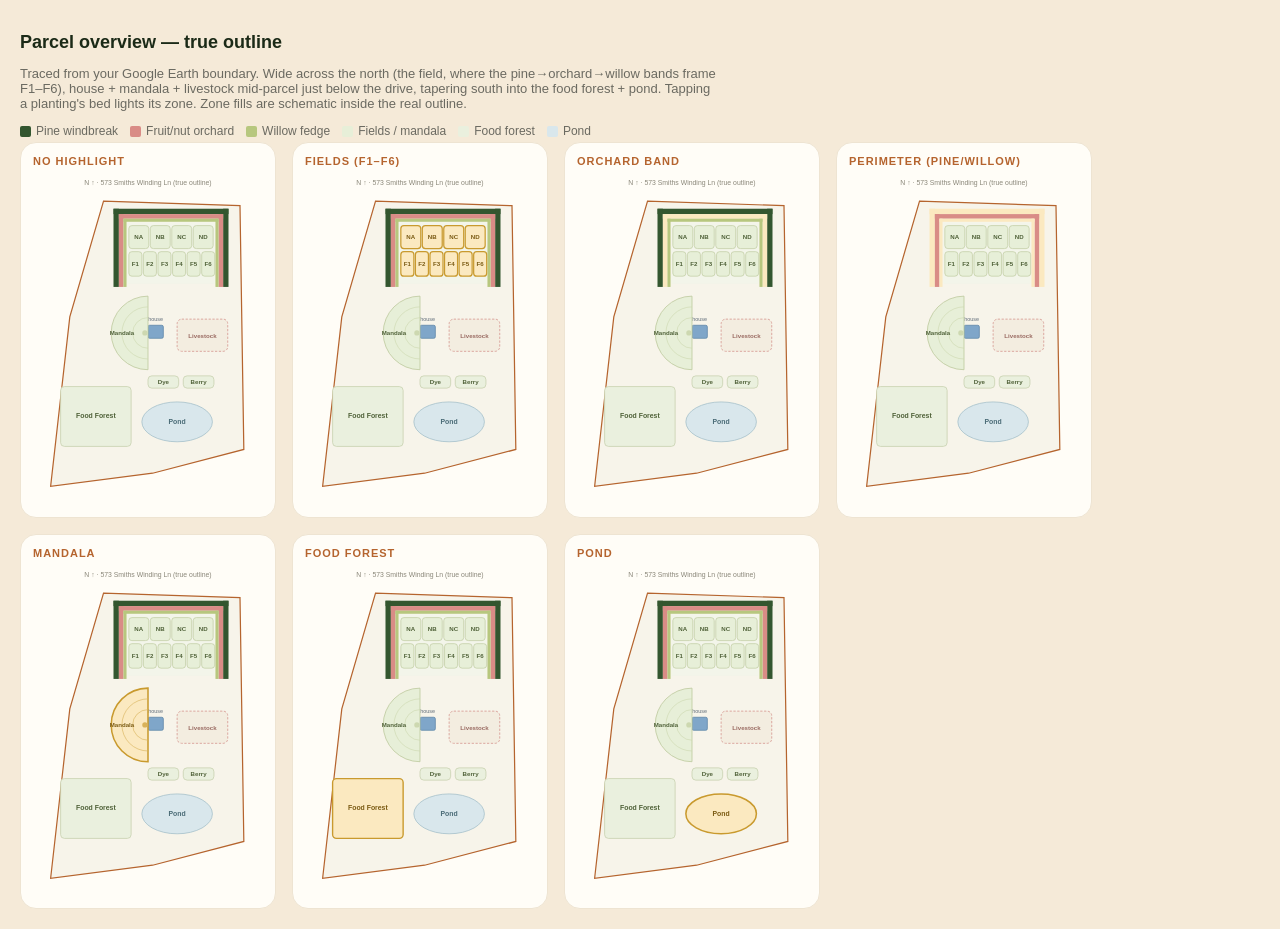
==== parcel-map-preview.html @ eb57aeef "Plan: Phase 0 complete, Phase 1 active; fruit-tree ordering + garlic/strawberries upcoming; add Farm" ====
<!doctype html><html><head><meta charset="utf-8"><title>Parcel map preview</title>
<style>body{font-family:Figtree,-apple-system,sans-serif;background:#F5EAD8;margin:0;padding:20px;color:#1B2A17}
h1{font-size:18px} .grid{display:flex;flex-wrap:wrap;gap:16px} .cell{background:#FFFDF7;border:1px solid #EEE4D2;border-radius:16px;padding:12px;width:230px}
.cap{font-size:11px;font-weight:700;letter-spacing:.09em;text-transform:uppercase;color:#B5642E;margin-bottom:8px}
.legend{display:flex;flex-wrap:wrap;gap:6px 12px;margin:10px 0 4px;font-size:12px;color:#6B6A61}
.legend span{display:inline-flex;align-items:center;gap:5px} .sw{width:11px;height:11px;border-radius:2px;display:inline-block}</style></head>
<body><h1>Parcel overview — true outline</h1>
<p style="font-size:13px;color:#6B6A61;max-width:700px">Traced from your Google Earth boundary. Wide across the north (the field, where the pine→orchard→willow bands frame F1–F6), house + mandala + livestock mid-parcel just below the drive, tapering south into the food forest + pond. Tapping a planting's bed lights its zone. Zone fills are schematic inside the real outline.</p>
<div class="legend">
<span><span class="sw" style="background:#33562F"></span>Pine windbreak</span>
<span><span class="sw" style="background:#D98C86"></span>Fruit/nut orchard</span>
<span><span class="sw" style="background:#B7C77E"></span>Willow fedge</span>
<span><span class="sw" style="background:#E7EFD8"></span>Fields / mandala</span>
<span><span class="sw" style="background:#EAF0DE"></span>Food forest</span>
<span><span class="sw" style="background:#D9E7EC"></span>Pond</span>
</div>
<div class="grid" id="g"></div>
<script>
const SANS="Figtree,-apple-system,sans-serif";
function parcelMapSVG(hl){
  const on=k=>k===hl; const GOLD='#C99A2E',GOLDF='#FBE9C0';
  const uBand=(x,y,w,h,t,fill,key)=>{const f=on(key)?GOLDF:fill;
    return '<rect x="'+x+'" y="'+y+'" width="'+w+'" height="'+t+'" fill="'+f+'"/><rect x="'+x+'" y="'+y+'" width="'+t+'" height="'+h+'" fill="'+f+'"/><rect x="'+(x+w-t)+'" y="'+y+'" width="'+t+'" height="'+h+'" fill="'+f+'"/>';};
  const cell=(k,x,y,w,h,label,fs)=>{const a=on(k);
    return '<rect x="'+x+'" y="'+y+'" width="'+w+'" height="'+h+'" rx="5" fill="'+(a?GOLDF:'#EAF0DE')+'" stroke="'+(a?GOLD:'#C7D0AE')+'" stroke-width="'+(a?1.8:1)+'"/><text x="'+(x+w/2)+'" y="'+(y+h/2)+'" text-anchor="middle" dominant-baseline="middle" font-family="'+SANS+'" font-size="'+(fs||8)+'" font-weight="'+(a?700:600)+'" fill="'+(a?'#7A5A12':'#4F6138')+'">'+label+'</text>';};
  const fA=on('fields');
  const fc=(x,y,w,h,l)=>'<rect x="'+x+'" y="'+y+'" width="'+w+'" height="'+h+'" rx="4" fill="'+(fA?GOLDF:'#E7EFD8')+'" stroke="'+(fA?GOLD:'#BFCBA0')+'" stroke-width="'+(fA?1.6:0.9)+'"/><text x="'+(x+w/2)+'" y="'+(y+h/2)+'" text-anchor="middle" dominant-baseline="middle" font-family="'+SANS+'" font-size="8" font-weight="700" fill="'+(fA?'#7A5A12':'#4F6138')+'">'+l+'</text>';
  const mA=on('mandala'),pA=on('pond');
  return '<svg viewBox="0 0 300 430" width="100%" style="display:block;">'
    +'<text x="150" y="13" text-anchor="middle" font-family="'+SANS+'" font-size="9" fill="#8A8779">N ↑ · 573 Smiths Winding Ln (true outline)</text>'
    +'<path d="M92,34 L270,40 L275,358 L156,389 L23,406 L48,185 Z" fill="#F7F4EA" stroke="#B5642E" stroke-width="1.6"/>'
    +uBand(105,44,150,102,7,'#33562F','perimeter')+uBand(112,51,136,95,6,'#D98C86','orchard')+uBand(118,57,124,89,4,'#B7C77E','perimeter')
    +'<rect x="123" y="62" width="114" height="80" fill="#F3F5EA"/>'
    +fc(125,66,26,30,'NA')+fc(153,66,26,30,'NB')+fc(181,66,26,30,'NC')+fc(209,66,26,30,'ND')+fc(125,100,17,32,'F1')+fc(144,100,17,32,'F2')+fc(163,100,17,32,'F3')+fc(182,100,17,32,'F4')+fc(201,100,17,32,'F5')+fc(220,100,17,32,'F6')
    +'<rect x="150" y="196" width="20" height="17" rx="2" fill="#7FA6C9" stroke="#5E86A8" stroke-width="1"/><text x="160" y="190" text-anchor="middle" font-family="'+SANS+'" font-size="7" fill="#5E6B78">house</text>'
    +'<rect x="188" y="188" width="66" height="42" rx="6" fill="#F3EDE0" stroke="#D9A29A" stroke-width="1.2" stroke-dasharray="3 2"/><text x="221" y="211" text-anchor="middle" dominant-baseline="middle" font-family="'+SANS+'" font-size="8" font-weight="600" fill="#9A6B62">Livestock</text>'
    +'<path d="M150,158 A48,48 0 0 0 150,254 Z" fill="'+(mA?GOLDF:'#E7EFD8')+'" stroke="'+(mA?GOLD:'#BFCBA0')+'" stroke-width="'+(mA?2:1.1)+'"/>'
    +'<path d="M150,172 A34,34 0 0 0 150,240" fill="none" stroke="'+(mA?'#D8B25A':'#CDD8B0')+'" stroke-width="0.8"/>'
    +'<path d="M150,186 A20,20 0 0 0 150,226" fill="none" stroke="'+(mA?'#D8B25A':'#CDD8B0')+'" stroke-width="0.8"/>'
    +'<circle cx="146" cy="206" r="3.5" fill="'+(mA?'#D8B25A':'#CDD8B0')+'"/>'
    +'<text x="116" y="206" text-anchor="middle" dominant-baseline="middle" font-family="'+SANS+'" font-size="8" font-weight="'+(mA?700:600)+'" fill="'+(mA?'#7A5A12':'#4F6138')+'">Mandala</text>'
    +cell('dye',150,262,40,16,'Dye',8)+cell('berry',196,262,40,16,'Berry',8)+cell('foodforest',36,276,92,78,'Food Forest',9)
    +'<ellipse cx="188" cy="322" rx="46" ry="26" fill="'+(pA?GOLDF:'#D9E7EC')+'" stroke="'+(pA?GOLD:'#A9C3CC')+'" stroke-width="'+(pA?2:1.1)+'"/><text x="188" y="322" text-anchor="middle" dominant-baseline="middle" font-family="'+SANS+'" font-size="9" font-weight="'+(pA?700:600)+'" fill="'+(pA?'#7A5A12':'#4A6B76')+'">Pond</text>'
    +'</svg>';
}
const states=[['no highlight',null],['Fields (F1–F6)','fields'],['Orchard band','orchard'],['Perimeter (pine/willow)','perimeter'],['Mandala','mandala'],['Food Forest','foodforest'],['Pond','pond']];
document.getElementById('g').innerHTML=states.map(([cap,k])=>'<div class="cell"><div class="cap">'+cap+'</div>'+parcelMapSVG(k)+'</div>').join('');
</script></body></html>
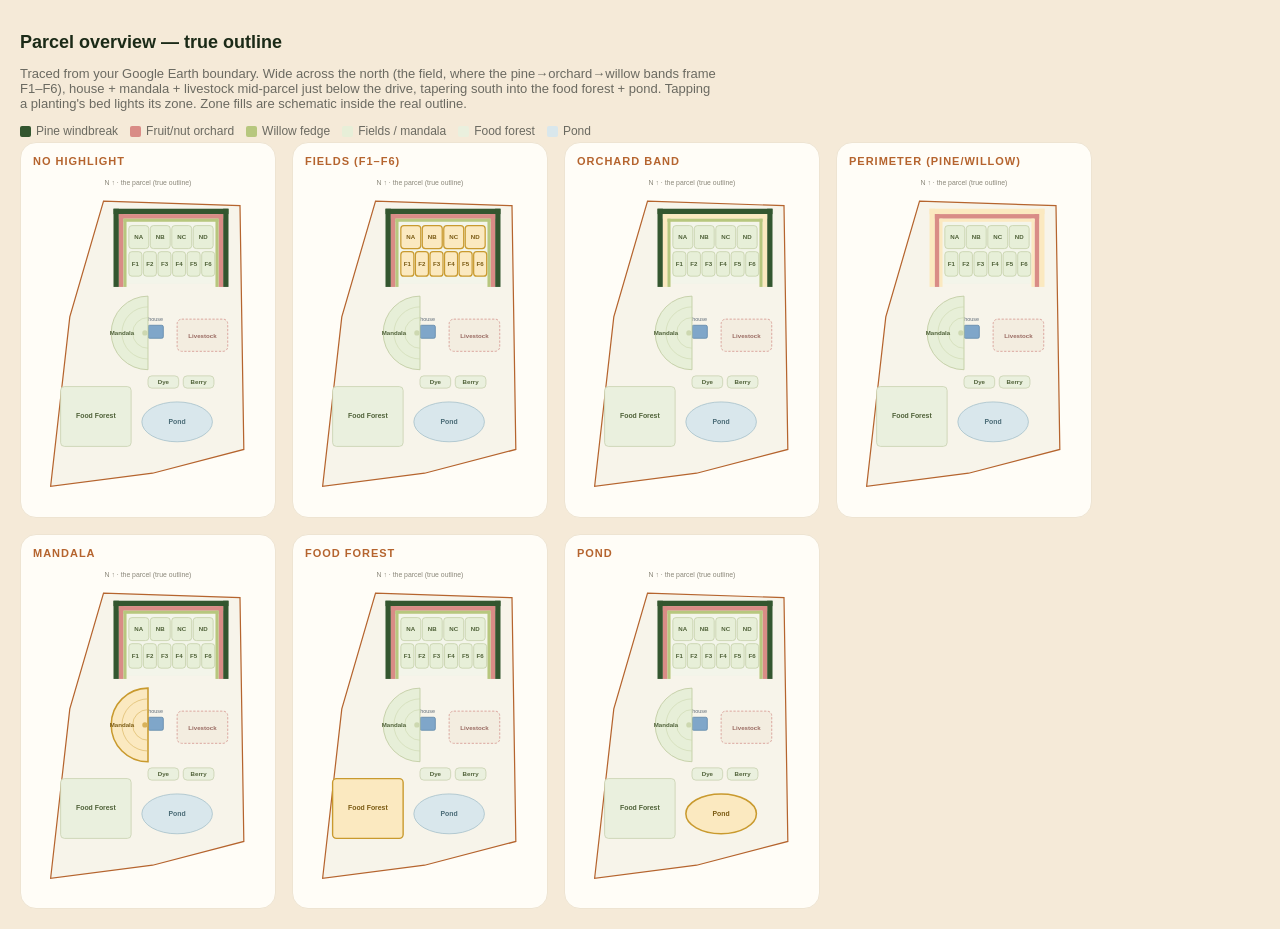
==== commit 8b2b584f: "Plan: refresh live DB snapshot (2026-08-15 10:19)" ====
--- a/parcel-map-preview.html
+++ b/parcel-map-preview.html
@@ -27,7 +27,7 @@
   const fc=(x,y,w,h,l)=>'<rect x="'+x+'" y="'+y+'" width="'+w+'" height="'+h+'" rx="4" fill="'+(fA?GOLDF:'#E7EFD8')+'" stroke="'+(fA?GOLD:'#BFCBA0')+'" stroke-width="'+(fA?1.6:0.9)+'"/><text x="'+(x+w/2)+'" y="'+(y+h/2)+'" text-anchor="middle" dominant-baseline="middle" font-family="'+SANS+'" font-size="8" font-weight="700" fill="'+(fA?'#7A5A12':'#4F6138')+'">'+l+'</text>';
   const mA=on('mandala'),pA=on('pond');
   return '<svg viewBox="0 0 300 430" width="100%" style="display:block;">'
-    +'<text x="150" y="13" text-anchor="middle" font-family="'+SANS+'" font-size="9" fill="#8A8779">N ↑ · 573 Smiths Winding Ln (true outline)</text>'
+    +'<text x="150" y="13" text-anchor="middle" font-family="'+SANS+'" font-size="9" fill="#8A8779">N ↑ · the parcel (true outline)</text>'
     +'<path d="M92,34 L270,40 L275,358 L156,389 L23,406 L48,185 Z" fill="#F7F4EA" stroke="#B5642E" stroke-width="1.6"/>'
     +uBand(105,44,150,102,7,'#33562F','perimeter')+uBand(112,51,136,95,6,'#D98C86','orchard')+uBand(118,57,124,89,4,'#B7C77E','perimeter')
     +'<rect x="123" y="62" width="114" height="80" fill="#F3F5EA"/>'
